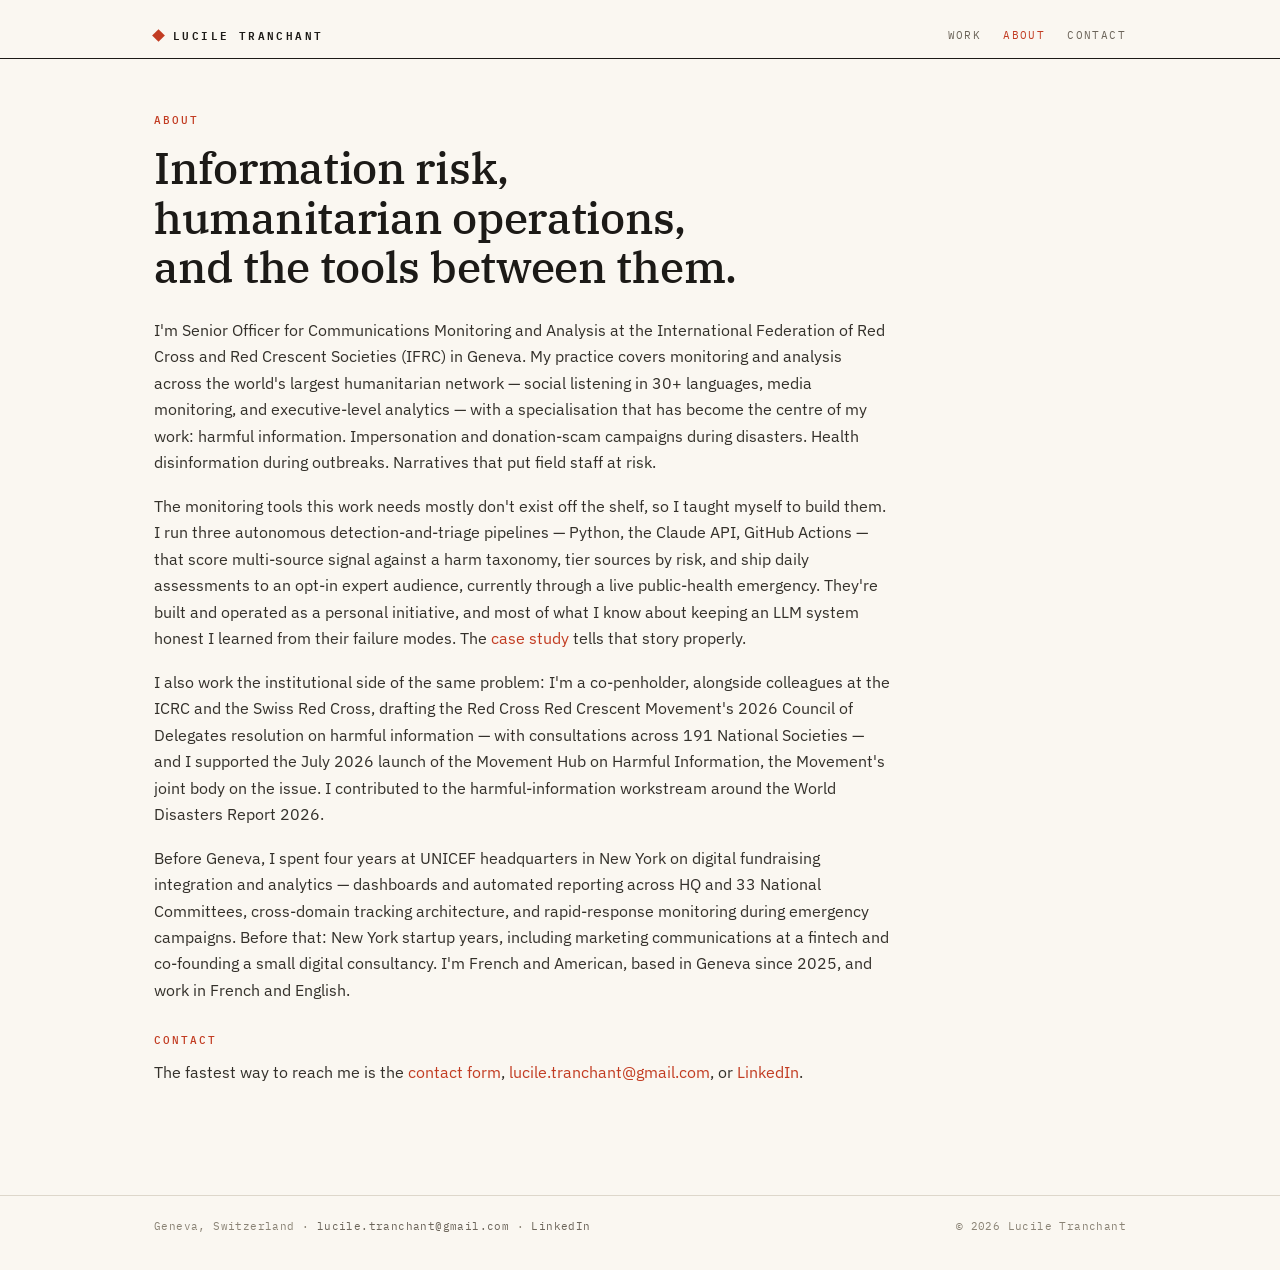
==== about/index.html @ 680bc058 "Add files via upload" ====
<!DOCTYPE html>
<html lang="en">
<head>
<meta charset="utf-8">
<meta name="viewport" content="width=device-width, initial-scale=1">
<title>About — Lucile Tranchant</title>
<meta name="description" content="Lucile Tranchant is a harmful-information analyst at the IFRC in Geneva: detection and triage pipelines, social listening at scale, and Movement-level policy on harmful information.">
<link rel="icon" href="data:image/svg+xml,%3Csvg xmlns='http://www.w3.org/2000/svg' viewBox='0 0 16 16'%3E%3Crect x='4' y='4' width='8' height='8' fill='%23c23c22' transform='rotate(45 8 8)'/%3E%3C/svg%3E">
<link rel="preconnect" href="https://fonts.googleapis.com">
<link rel="preconnect" href="https://fonts.gstatic.com" crossorigin>
<link href="https://fonts.googleapis.com/css2?family=IBM+Plex+Serif:ital,wght@0,400;0,500;0,600;1,400&family=IBM+Plex+Sans:wght@400;500;600&family=IBM+Plex+Mono:wght@400;500;600&display=swap" rel="stylesheet">
<link rel="stylesheet" href="/assets/style.css">
</head>
<body>

<header class="masthead">
  <div class="wrap">
    <a class="wordmark" href="/">
      <span class="diamond" aria-hidden="true"></span>
      <span>Lucile Tranchant</span>
    </a>
    <nav class="site" aria-label="Site">
      <a href="/#work">Work</a>
      <a href="/about/" aria-current="page">About</a>
      <a href="/contact/">Contact</a>
    </nav>
  </div>
</header>

<main>
  <div class="wrap">

    <p class="eyebrow">About</p>
    <h1>Information risk, humanitarian operations, and the tools between them.</h1>

    <div class="prose">
      <p>I'm Senior Officer for Communications Monitoring and Analysis at the International Federation of Red Cross and Red Crescent Societies (IFRC) in Geneva. My practice covers monitoring and analysis across the world's largest humanitarian network — social listening in 30+ languages, media monitoring, and executive-level analytics — with a specialisation that has become the centre of my work: harmful information. Impersonation and donation-scam campaigns during disasters. Health disinformation during outbreaks. Narratives that put field staff at risk.</p>

      <p>The monitoring tools this work needs mostly don't exist off the shelf, so I taught myself to build them. I run three autonomous detection-and-triage pipelines — Python, the Claude API, GitHub Actions — that score multi-source signal against a harm taxonomy, tier sources by risk, and ship daily assessments to an opt-in expert audience, currently through a live public-health emergency. They're built and operated as a personal initiative, and most of what I know about keeping an LLM system honest I learned from their failure modes. The <a href="/case-study/">case study</a> tells that story properly.</p>

      <p>I also work the institutional side of the same problem: I'm a co-penholder, alongside colleagues at the ICRC and the Swiss Red Cross, drafting the Red Cross Red Crescent Movement's 2026 Council of Delegates resolution on harmful information — with consultations across 191 National Societies — and I supported the July 2026 launch of the Movement Hub on Harmful Information, the Movement's joint body on the issue. I contributed to the harmful-information workstream around the World Disasters Report 2026.</p>

      <p>Before Geneva, I spent four years at UNICEF headquarters in New York on digital fundraising integration and analytics — dashboards and automated reporting across HQ and 33 National Committees, cross-domain tracking architecture, and rapid-response monitoring during emergency campaigns. Before that: New York startup years, including marketing communications at a fintech and co-founding a small digital consultancy. I'm French and American, based in Geneva since 2025, and work in French and English.</p>

      <p style="margin-top:28px;"><span class="eyebrow" style="display:block;margin-bottom:10px;">Contact</span>The fastest way to reach me is the <a href="/contact/">contact form</a>, <a href="mailto:lucile.tranchant@gmail.com">lucile.tranchant@gmail.com</a>, or <a href="https://www.linkedin.com/in/luciletranchant" rel="me">LinkedIn</a>.</p>
    </div>

  </div>
</main>

<footer class="site">
  <div class="wrap">
    <span>Geneva, Switzerland · <a href="mailto:lucile.tranchant@gmail.com">lucile.tranchant@gmail.com</a> · <a href="https://www.linkedin.com/in/luciletranchant" rel="me">LinkedIn</a></span>
    <span>© 2026 Lucile Tranchant</span>
  </div>
</footer>

</body>
</html>
---- assets/style.css ----
/* ==========================================================================
   luciletranchant — design system
   Tokens from the HI Pipelines case study (Claude Design iteration, Jul 2026)
   ========================================================================== */

:root {
  --paper: #faf7f1;
  --ink: #1c1a17;
  --body: #33302a;
  --soft: #5a5348;
  --warm-grey: #6b6459;
  --muted: #a89f8d;
  --footer-grey: #8a8375;
  --line: #ddd7cb;
  --line-soft: #eee6d8;
  --accent: #c23c22;
  --accent-dark: #8f2a15;
  --accent-warm: #f0885f;
  --panel: #f2ede3;
  --panel-line: #e2dccf;
  --bar: #efe9dd;
  --card: #ffffff;
  --serif: 'IBM Plex Serif', Georgia, serif;
  --sans: 'IBM Plex Sans', -apple-system, sans-serif;
  --mono: 'IBM Plex Mono', 'SF Mono', monospace;
}

* { box-sizing: border-box; }

html { -webkit-font-smoothing: antialiased; scroll-behavior: smooth; }

body {
  margin: 0;
  background: var(--paper);
  color: var(--ink);
  font-family: var(--sans);
  font-size: 16px;
  line-height: 1.65;
}

a { color: var(--accent); text-decoration: none; }
a:hover { color: var(--accent-dark); }
a:focus-visible, button:focus-visible {
  outline: 2px solid var(--accent);
  outline-offset: 3px;
}

.wrap { max-width: 1020px; margin: 0 auto; padding: 0 24px; }

/* ---------- masthead ---------- */
.masthead {
  border-bottom: 1.5px solid var(--ink);
  padding: 26px 0 14px;
}
.masthead .wrap {
  display: flex;
  justify-content: space-between;
  align-items: center;
  gap: 18px;
  flex-wrap: wrap;
}
.wordmark {
  display: flex;
  align-items: center;
  gap: 10px;
  color: var(--ink);
}
.wordmark:hover { color: var(--ink); }
.diamond {
  width: 9px; height: 9px;
  background: var(--accent);
  display: inline-block;
  transform: rotate(45deg);
  flex: none;
}
.wordmark span {
  font-family: var(--mono);
  font-size: 11px;
  font-weight: 600;
  letter-spacing: 2.4px;
  text-transform: uppercase;
}
nav.site {
  display: flex;
  gap: 22px;
  font-family: var(--mono);
  font-size: 11px;
  letter-spacing: 1.4px;
  text-transform: uppercase;
}
nav.site a { color: var(--warm-grey); }
nav.site a:hover, nav.site a[aria-current="page"] { color: var(--accent); }

/* ---------- type ---------- */
.eyebrow {
  font-family: var(--mono);
  font-size: 11px;
  font-weight: 500;
  letter-spacing: 2px;
  text-transform: uppercase;
  color: var(--accent);
}
h1 {
  font-family: var(--serif);
  font-weight: 500;
  font-size: clamp(30px, 5vw, 44px);
  line-height: 1.12;
  letter-spacing: -0.3px;
  margin: 14px 0 0;
  text-wrap: balance;
  max-width: 17em;
}
h2 {
  font-family: var(--serif);
  font-weight: 500;
  font-size: clamp(23px, 3.4vw, 28px);
  line-height: 1.18;
  letter-spacing: -0.2px;
  margin: 0;
  text-wrap: balance;
}
.lede {
  font-family: var(--serif);
  font-style: italic;
  font-size: clamp(16px, 2.4vw, 18.5px);
  line-height: 1.55;
  color: var(--soft);
  margin: 16px 0 0;
  max-width: 42em;
}
p { color: var(--body); max-width: 46em; margin: 0 0 1.1em; }
strong { font-weight: 600; }
.mono { font-family: var(--mono); }

/* ---------- section scaffolding ---------- */
.section { margin-top: 56px; }
.section-head {
  display: flex;
  align-items: baseline;
  justify-content: space-between;
  gap: 16px;
  border-bottom: 1px solid var(--line);
  padding-bottom: 8px;
  flex-wrap: wrap;
}
.section-note {
  font-family: var(--mono);
  font-size: 11px;
  letter-spacing: 0.4px;
  color: var(--warm-grey);
}
.label-col {
  display: grid;
  grid-template-columns: 130px 1fr;
  gap: 26px;
  align-items: start;
}
@media (max-width: 720px) {
  .label-col { grid-template-columns: 1fr; gap: 10px; }
}

/* ---------- stats ---------- */
.stats {
  display: grid;
  grid-template-columns: repeat(6, 1fr);
  border: 1px solid var(--line);
  background: var(--card);
  margin-top: 26px;
}
.stat { padding: 16px 14px; border-right: 1px solid var(--line); }
.stat:last-child { border-right: none; }
.stat .n {
  font-family: var(--mono);
  font-size: 28px;
  font-weight: 600;
  line-height: 1;
}
.stat .n .plus { color: var(--accent); }
.stat.hot .n { color: var(--accent); }
.stat .t {
  font-family: var(--mono);
  font-size: 9.5px;
  letter-spacing: 0.4px;
  line-height: 1.45;
  color: var(--warm-grey);
  margin-top: 8px;
  text-transform: uppercase;
}
@media (max-width: 900px) {
  .stats { grid-template-columns: repeat(3, 1fr); }
  .stat:nth-child(3) { border-right: none; }
  .stat:nth-child(-n+3) { border-bottom: 1px solid var(--line); }
}
@media (max-width: 480px) {
  .stats { grid-template-columns: repeat(2, 1fr); }
  .stat { border-right: 1px solid var(--line); }
  .stat:nth-child(2n) { border-right: none; }
  .stat:nth-child(-n+4) { border-bottom: 1px solid var(--line); }
  .stat:nth-child(5) { border-bottom: none; }
}

/* ---------- pipeline stages ---------- */
.flow {
  display: flex;
  align-items: stretch;
  margin-top: 18px;
}
.pl-stage {
  flex: 1;
  background: var(--card);
  border: 1px solid var(--line);
  padding: 14px 13px 15px;
  transition: transform 0.18s ease, box-shadow 0.18s ease, border-color 0.18s ease;
}
.pl-stage:hover {
  transform: translateY(-3px);
  box-shadow: 0 8px 22px -14px rgba(28, 26, 23, 0.45);
  border-color: var(--accent);
}
.pl-stage .num {
  font-family: var(--mono);
  font-size: 9px;
  color: var(--accent);
  font-weight: 600;
}
.pl-stage .name {
  font-size: 12.5px;
  font-weight: 600;
  margin-top: 5px;
  letter-spacing: 0.2px;
}
.pl-stage .detail {
  font-family: var(--mono);
  font-size: 10.5px;
  color: var(--warm-grey);
  line-height: 1.6;
  margin-top: 9px;
}
.pl-stage.dark { background: var(--ink); border-color: var(--ink); }
.pl-stage.dark .num { color: var(--accent-warm); }
.pl-stage.dark .name { color: var(--paper); }
.pl-stage.dark .detail { color: #c9c2b4; }
.pl-stage.dark .hot { color: var(--accent-warm); }
.flow .arrow {
  display: flex;
  align-items: center;
  color: var(--accent);
  font-family: var(--mono);
  font-size: 15px;
  padding: 0 5px;
  flex: none;
}
@media (max-width: 860px) {
  .flow { flex-direction: column; }
  .flow .arrow { transform: rotate(90deg); padding: 6px 0; justify-content: center; }
}

/* ---------- quote + deployments ---------- */
.quote-row {
  display: grid;
  grid-template-columns: 1.35fr 1fr;
  gap: 32px;
  align-items: center;
  margin-top: 30px;
}
@media (max-width: 860px) { .quote-row { grid-template-columns: 1fr; } }
blockquote.rule {
  margin: 0;
  border-left: 2.5px solid var(--accent);
  padding-left: 18px;
}
blockquote.rule p {
  font-family: var(--serif);
  font-size: clamp(17px, 2.6vw, 20px);
  line-height: 1.4;
  color: var(--ink);
  margin: 0;
  text-wrap: pretty;
  max-width: none;
}
blockquote.rule cite {
  display: block;
  font-style: normal;
  font-family: var(--mono);
  font-size: 10px;
  letter-spacing: 0.5px;
  color: var(--warm-grey);
  margin-top: 10px;
}
.deploys { display: flex; flex-direction: column; gap: 11px; }
.deploy { display: flex; gap: 14px; align-items: baseline; }
.deploy .k {
  font-family: var(--mono);
  font-weight: 600;
  letter-spacing: 1.5px;
  font-size: 13px;
  min-width: 70px;
}
.deploy .k.hot { color: var(--accent); }
.deploy .v {
  font-family: var(--mono);
  font-size: 11.5px;
  color: var(--soft);
  line-height: 1.45;
}

/* ---------- lessons ---------- */
.lessons {
  display: grid;
  grid-template-columns: repeat(3, 1fr);
  gap: 26px;
  margin-top: 18px;
}
@media (max-width: 860px) { .lessons { grid-template-columns: 1fr; } }
.lesson-num {
  font-family: var(--mono);
  font-size: 10.5px;
  color: var(--warm-grey);
  font-weight: 600;
  letter-spacing: 0.5px;
  transition: color 0.18s ease;
}
.lesson:hover .lesson-num { color: var(--accent); }
.lesson p { font-size: 13.5px; line-height: 1.62; margin: 9px 0 0; text-wrap: pretty; }

/* ---------- panel ---------- */
.panel {
  background: var(--panel);
  border: 1px solid var(--panel-line);
  padding: 18px 20px;
}
.panel .eyebrow { margin-bottom: 8px; display: block; }
.panel p { font-size: 13.5px; line-height: 1.62; margin: 0; }
.panel .chain { font-family: var(--mono); font-size: 11.5px; }
.provenance {
  font-family: var(--mono);
  font-size: 10px;
  letter-spacing: 0.4px;
  color: var(--footer-grey);
  line-height: 1.6;
  margin-top: 14px;
  max-width: 46em;
}

/* ---------- edition anatomy ---------- */
.anatomy {
  display: grid;
  grid-template-columns: 1.15fr 1fr;
  gap: 34px;
  align-items: start;
  margin-top: 26px;
}
@media (max-width: 860px) { .anatomy { grid-template-columns: 1fr; } }
.mail {
  background: var(--card);
  border: 1px solid var(--line);
  box-shadow: 0 10px 30px -20px rgba(28, 26, 23, 0.5);
}
.mail-subject {
  border-bottom: 1px solid var(--line-soft);
  padding: 12px 16px;
  background: #f8f4ec;
}
.mail-subject .tag {
  font-family: var(--mono);
  font-size: 8.5px;
  letter-spacing: 1px;
  color: var(--muted);
  text-transform: uppercase;
}
.mail-subject .subj { font-size: 13px; font-weight: 600; margin-top: 4px; }
.mail-body { padding: 16px; display: flex; flex-direction: column; gap: 15px; }
.msec-label {
  font-family: var(--mono);
  font-size: 9.5px;
  letter-spacing: 1px;
  color: var(--ink);
  font-weight: 600;
  text-transform: uppercase;
}
.msec-label sup, .item sup { color: var(--accent); }
.bar { height: 5px; background: var(--bar); border-radius: 2px; margin-top: 7px; }
.item {
  border: 1px solid var(--line-soft);
  padding: 8px 10px;
  margin-top: 7px;
}
.item.flagged { border-left: 2px solid var(--accent); }
.item-head {
  display: flex;
  justify-content: space-between;
  gap: 10px;
  font-family: var(--mono);
  font-size: 9px;
  color: var(--warm-grey);
  flex-wrap: wrap;
}
.item-head .id { color: var(--ink); font-weight: 600; }
.item-head .src { color: var(--accent); }
.item-head .harm { color: var(--ink); font-weight: 600; }
.item .bar { height: 4px; margin-top: 7px; }
.msec-cond {
  border: 1px dashed #d8cfba;
  padding: 8px 10px;
}
.msec-cond .msec-label { color: var(--muted); font-size: 9px; letter-spacing: 0.5px; }
.msec-cond .note {
  font-family: var(--mono);
  font-size: 8.5px;
  color: #b3a992;
  margin-top: 4px;
  font-style: italic;
}
.resp-row { display: flex; gap: 8px; align-items: center; margin-top: 7px; }
.resp-row .n { font-family: var(--mono); font-size: 9px; color: var(--accent); flex: none; }
.resp-row .bar { flex: 1; margin: 0; height: 4px; }
.register {
  border-top: 1px solid var(--line-soft);
  padding-top: 11px;
}
.register .ids {
  font-family: var(--mono);
  font-size: 8.5px;
  color: var(--muted);
  margin-top: 6px;
  line-height: 1.6;
}
.annos { display: flex; flex-direction: column; gap: 17px; }
.anno { display: grid; grid-template-columns: 22px 1fr; gap: 12px; }
.anno .n {
  font-family: var(--mono);
  font-size: 12px;
  color: var(--accent);
  font-weight: 600;
}
.anno p { font-size: 13px; line-height: 1.6; margin: 0; text-wrap: pretty; }
.anno .code { font-family: var(--mono); font-size: 11px; }

/* ---------- home: feature card ---------- */
.feature {
  display: block;
  background: var(--card);
  border: 1px solid var(--line);
  padding: 26px 28px;
  margin-top: 26px;
  color: var(--ink);
  transition: transform 0.18s ease, box-shadow 0.18s ease, border-color 0.18s ease;
}
.feature:hover {
  transform: translateY(-3px);
  box-shadow: 0 10px 26px -16px rgba(28, 26, 23, 0.45);
  border-color: var(--accent);
  color: var(--ink);
}
.feature h2 { margin-top: 10px; }
.feature .sub {
  font-family: var(--serif);
  font-style: italic;
  font-size: 15px;
  color: var(--soft);
  margin-top: 10px;
  max-width: 40em;
}
.feature .go {
  display: inline-block;
  font-family: var(--mono);
  font-size: 11px;
  letter-spacing: 1.4px;
  text-transform: uppercase;
  color: var(--accent);
  margin-top: 16px;
}
.ministats {
  display: flex;
  gap: 28px;
  margin-top: 20px;
  padding-top: 16px;
  border-top: 1px solid var(--line-soft);
  flex-wrap: wrap;
}
.ministats .m { font-family: var(--mono); font-size: 11px; color: var(--warm-grey); }
.ministats .m b { color: var(--ink); font-size: 15px; font-weight: 600; margin-right: 6px; }

/* ---------- about ---------- */
.prose { margin-top: 26px; }
.prose p { font-size: 16px; }

/* ---------- footer ---------- */
footer.site {
  margin-top: 72px;
  border-top: 1px solid var(--line);
  padding: 22px 0 34px;
}
footer.site .wrap {
  display: flex;
  justify-content: space-between;
  gap: 14px;
  flex-wrap: wrap;
  font-family: var(--mono);
  font-size: 10.5px;
  letter-spacing: 0.4px;
  color: var(--footer-grey);
}
footer.site a { color: var(--warm-grey); }
footer.site a:hover { color: var(--accent); }

main { padding-top: 52px; padding-bottom: 20px; }

/* ---------- contact form ---------- */
.form { max-width: 560px; margin-top: 30px; display: flex; flex-direction: column; gap: 18px; }
.field label {
  display: block;
  font-family: var(--mono);
  font-size: 11px;
  letter-spacing: 1.4px;
  text-transform: uppercase;
  color: var(--warm-grey);
  margin-bottom: 7px;
}
.field input, .field textarea {
  width: 100%;
  background: var(--card);
  border: 1px solid var(--line);
  padding: 12px 13px;
  font-family: var(--sans);
  font-size: 15px;
  color: var(--ink);
  transition: border-color 0.15s ease;
}
.field input:focus, .field textarea:focus { border-color: var(--accent); outline: none; }
.field textarea { min-height: 170px; resize: vertical; }
.btn {
  display: inline-block;
  background: var(--accent);
  color: var(--paper);
  border: none;
  cursor: pointer;
  font-family: var(--mono);
  font-size: 11px;
  font-weight: 600;
  letter-spacing: 1.6px;
  text-transform: uppercase;
  padding: 14px 24px;
  align-self: flex-start;
  transition: background 0.15s ease, transform 0.15s ease;
}
.btn:hover { background: var(--accent-dark); transform: translateY(-1px); }
.form-note { font-family: var(--mono); font-size: 10px; color: var(--footer-grey); letter-spacing: 0.3px; }
.form-status { font-family: var(--mono); font-size: 12px; letter-spacing: 0.4px; display: none; }
.form-status.ok { display: block; color: var(--ink); }
.form-status.err { display: block; color: var(--accent); }
.hp { position: absolute; left: -9999px; height: 0; overflow: hidden; }

/* ---------- work grid ---------- */
.work-grid { display: grid; grid-template-columns: repeat(3, 1fr); gap: 20px; margin-top: 22px; }
@media (max-width: 880px) { .work-grid { grid-template-columns: 1fr; } }
.work-card {
  display: flex; flex-direction: column;
  background: var(--card);
  border: 1px solid var(--line);
  padding: 22px 22px 20px;
  color: var(--ink);
  transition: transform 0.18s ease, box-shadow 0.18s ease, border-color 0.18s ease;
}
.work-card:hover {
  transform: translateY(-3px);
  box-shadow: 0 10px 26px -16px rgba(28, 26, 23, 0.45);
  border-color: var(--accent);
  color: var(--ink);
}
.work-card .tag {
  font-family: var(--mono); font-size: 9.5px; font-weight: 600;
  letter-spacing: 1.4px; text-transform: uppercase; color: var(--warm-grey);
}
.work-card h3 {
  font-family: var(--serif); font-weight: 500;
  font-size: 19.5px; line-height: 1.25; letter-spacing: -0.2px;
  margin: 10px 0 0; text-wrap: balance;
}
.work-card .sub { font-size: 13.5px; line-height: 1.55; color: var(--soft); margin-top: 10px; flex: 1; }
.work-card .go {
  font-family: var(--mono); font-size: 10.5px; font-weight: 600;
  letter-spacing: 1.4px; text-transform: uppercase; color: var(--accent); margin-top: 16px;
}
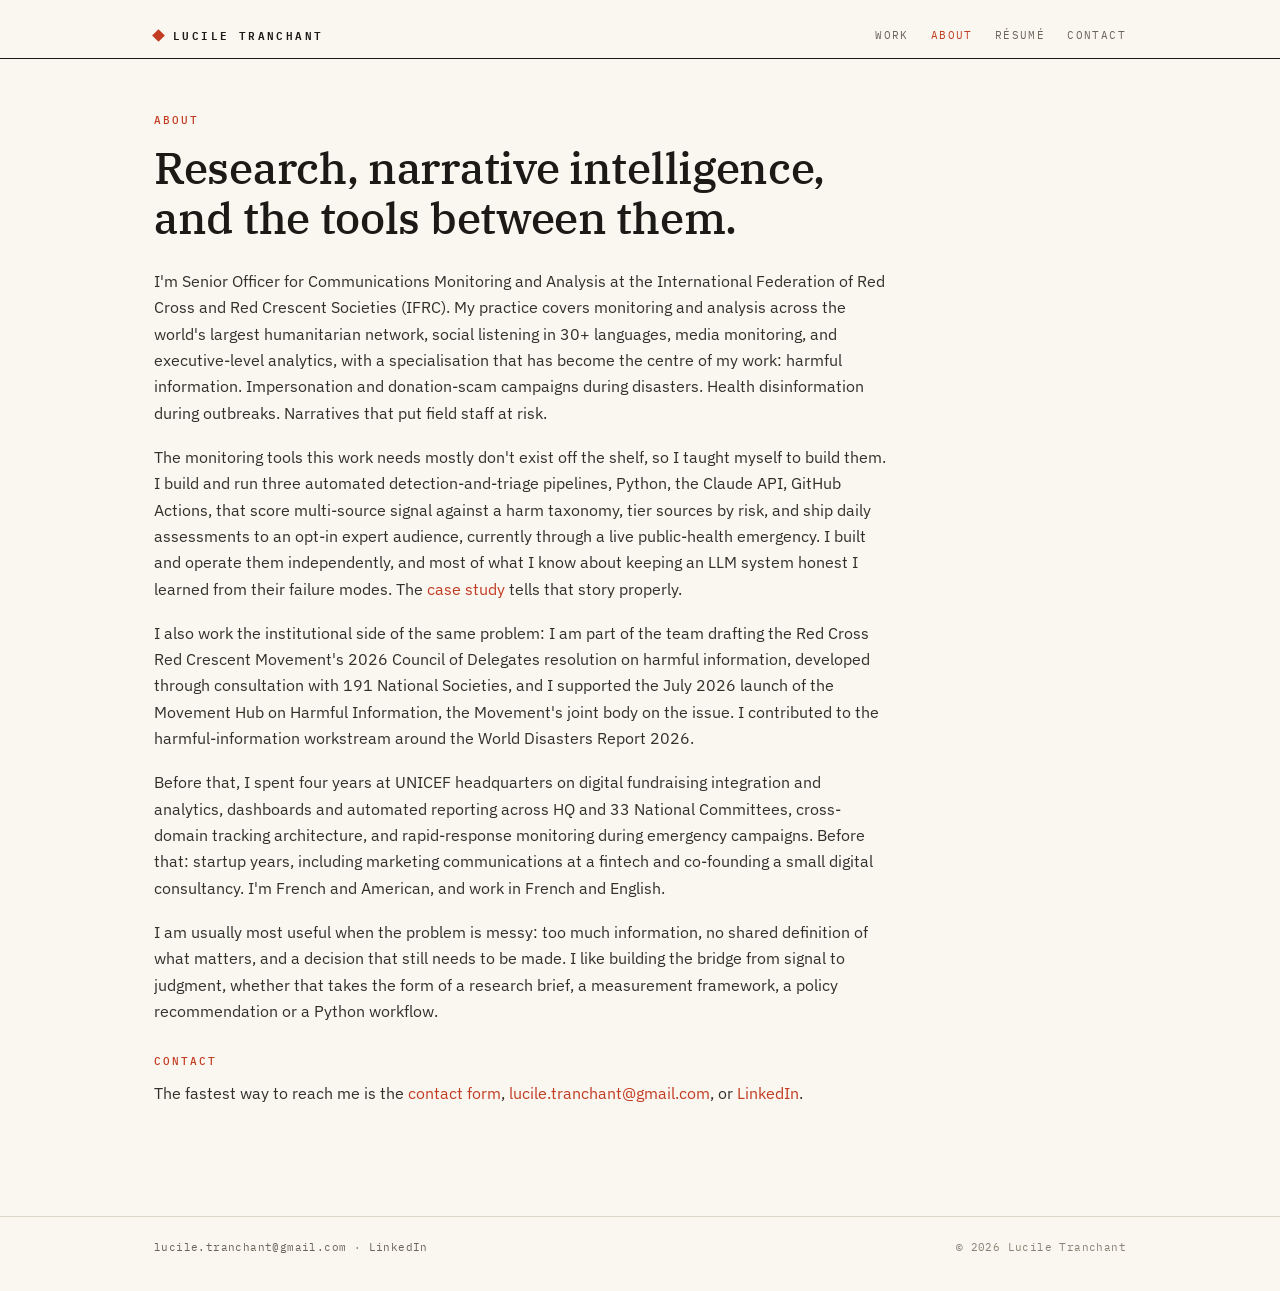
==== commit 7f815250: "Add files via upload" ====
--- a/about/index.html
+++ b/about/index.html
@@ -3,13 +3,13 @@
 <head>
 <meta charset="utf-8">
 <meta name="viewport" content="width=device-width, initial-scale=1">
-<title>About — Lucile Tranchant</title>
-<meta name="description" content="Lucile Tranchant is a harmful-information analyst at the IFRC in Geneva: detection and triage pipelines, social listening at scale, and Movement-level policy on harmful information.">
+<title>About, Lucile Tranchant</title>
+<meta name="description" content="Lucile Tranchant works in research, narrative intelligence and responsible AI at the IFRC: monitoring and analysis, executive insights, harmful-information research, and the AI-assisted workflows behind them.">
 <link rel="icon" href="data:image/svg+xml,%3Csvg xmlns='http://www.w3.org/2000/svg' viewBox='0 0 16 16'%3E%3Crect x='4' y='4' width='8' height='8' fill='%23c23c22' transform='rotate(45 8 8)'/%3E%3C/svg%3E">
 <link rel="preconnect" href="https://fonts.googleapis.com">
 <link rel="preconnect" href="https://fonts.gstatic.com" crossorigin>
 <link href="https://fonts.googleapis.com/css2?family=IBM+Plex+Serif:ital,wght@0,400;0,500;0,600;1,400&family=IBM+Plex+Sans:wght@400;500;600&family=IBM+Plex+Mono:wght@400;500;600&display=swap" rel="stylesheet">
-<link rel="stylesheet" href="/assets/style.css">
+<link rel="stylesheet" href="../assets/style.css">
 </head>
 <body>
 
@@ -22,6 +22,7 @@
     <nav class="site" aria-label="Site">
       <a href="/#work">Work</a>
       <a href="/about/" aria-current="page">About</a>
+      <a href="/resume.pdf">Résumé</a>
       <a href="/contact/">Contact</a>
     </nav>
   </div>
@@ -31,16 +32,18 @@
   <div class="wrap">
 
     <p class="eyebrow">About</p>
-    <h1>Information risk, humanitarian operations, and the tools between them.</h1>
+    <h1>Research, narrative intelligence, and the tools between them.</h1>
 
     <div class="prose">
-      <p>I'm Senior Officer for Communications Monitoring and Analysis at the International Federation of Red Cross and Red Crescent Societies (IFRC) in Geneva. My practice covers monitoring and analysis across the world's largest humanitarian network — social listening in 30+ languages, media monitoring, and executive-level analytics — with a specialisation that has become the centre of my work: harmful information. Impersonation and donation-scam campaigns during disasters. Health disinformation during outbreaks. Narratives that put field staff at risk.</p>
+      <p>I'm Senior Officer for Communications Monitoring and Analysis at the International Federation of Red Cross and Red Crescent Societies (IFRC). My practice covers monitoring and analysis across the world's largest humanitarian network, social listening in 30+ languages, media monitoring, and executive-level analytics, with a specialisation that has become the centre of my work: harmful information. Impersonation and donation-scam campaigns during disasters. Health disinformation during outbreaks. Narratives that put field staff at risk.</p>
 
-      <p>The monitoring tools this work needs mostly don't exist off the shelf, so I taught myself to build them. I run three autonomous detection-and-triage pipelines — Python, the Claude API, GitHub Actions — that score multi-source signal against a harm taxonomy, tier sources by risk, and ship daily assessments to an opt-in expert audience, currently through a live public-health emergency. They're built and operated as a personal initiative, and most of what I know about keeping an LLM system honest I learned from their failure modes. The <a href="/case-study/">case study</a> tells that story properly.</p>
+      <p>The monitoring tools this work needs mostly don't exist off the shelf, so I taught myself to build them. I build and run three automated detection-and-triage pipelines, Python, the Claude API, GitHub Actions, that score multi-source signal against a harm taxonomy, tier sources by risk, and ship daily assessments to an opt-in expert audience, currently through a live public-health emergency. I built and operate them independently, and most of what I know about keeping an LLM system honest I learned from their failure modes. The <a href="/case-study/">case study</a> tells that story properly.</p>
 
-      <p>I also work the institutional side of the same problem: I'm a co-penholder, alongside colleagues at the ICRC and the Swiss Red Cross, drafting the Red Cross Red Crescent Movement's 2026 Council of Delegates resolution on harmful information — with consultations across 191 National Societies — and I supported the July 2026 launch of the Movement Hub on Harmful Information, the Movement's joint body on the issue. I contributed to the harmful-information workstream around the World Disasters Report 2026.</p>
+      <p>I also work the institutional side of the same problem: I am part of the team drafting the Red Cross Red Crescent Movement's 2026 Council of Delegates resolution on harmful information, developed through consultation with 191 National Societies, and I supported the July 2026 launch of the Movement Hub on Harmful Information, the Movement's joint body on the issue. I contributed to the harmful-information workstream around the World Disasters Report 2026.</p>
 
-      <p>Before Geneva, I spent four years at UNICEF headquarters in New York on digital fundraising integration and analytics — dashboards and automated reporting across HQ and 33 National Committees, cross-domain tracking architecture, and rapid-response monitoring during emergency campaigns. Before that: New York startup years, including marketing communications at a fintech and co-founding a small digital consultancy. I'm French and American, based in Geneva since 2025, and work in French and English.</p>
+      <p>Before that, I spent four years at UNICEF headquarters on digital fundraising integration and analytics, dashboards and automated reporting across HQ and 33 National Committees, cross-domain tracking architecture, and rapid-response monitoring during emergency campaigns. Before that: startup years, including marketing communications at a fintech and co-founding a small digital consultancy. I'm French and American, and work in French and English.</p>
+
+      <p>I am usually most useful when the problem is messy: too much information, no shared definition of what matters, and a decision that still needs to be made. I like building the bridge from signal to judgment, whether that takes the form of a research brief, a measurement framework, a policy recommendation or a Python workflow.</p>
 
       <p style="margin-top:28px;"><span class="eyebrow" style="display:block;margin-bottom:10px;">Contact</span>The fastest way to reach me is the <a href="/contact/">contact form</a>, <a href="mailto:lucile.tranchant@gmail.com">lucile.tranchant@gmail.com</a>, or <a href="https://www.linkedin.com/in/luciletranchant" rel="me">LinkedIn</a>.</p>
     </div>
@@ -50,7 +53,7 @@
 
 <footer class="site">
   <div class="wrap">
-    <span>Geneva, Switzerland · <a href="mailto:lucile.tranchant@gmail.com">lucile.tranchant@gmail.com</a> · <a href="https://www.linkedin.com/in/luciletranchant" rel="me">LinkedIn</a></span>
+    <span><a href="mailto:lucile.tranchant@gmail.com">lucile.tranchant@gmail.com</a> · <a href="https://www.linkedin.com/in/luciletranchant" rel="me">LinkedIn</a></span>
     <span>© 2026 Lucile Tranchant</span>
   </div>
 </footer>
--- a/assets/style.css
+++ b/assets/style.css
@@ -577,8 +577,194 @@
   font-size: 19.5px; line-height: 1.25; letter-spacing: -0.2px;
   margin: 10px 0 0; text-wrap: balance;
 }
-.work-card .sub { font-size: 13.5px; line-height: 1.55; color: var(--soft); margin-top: 10px; flex: 1; }
+.work-card .sub { font-size: 13.5px; line-height: 1.55; color: var(--soft); margin-top: 10px; }
 .work-card .go {
   font-family: var(--mono); font-size: 10.5px; font-weight: 600;
-  letter-spacing: 1.4px; text-transform: uppercase; color: var(--accent); margin-top: 16px;
-}
+  letter-spacing: 1.4px; text-transform: uppercase; color: var(--accent); margin-top: auto; padding-top: 16px;
+}
+
+/* ---------- animated deterministic gate (digest-architecture) ---------- */
+.gatesim { margin-top: 22px; border: 1px solid var(--line); background: var(--card); }
+.gs-head { display: flex; justify-content: space-between; align-items: baseline; gap: 12px; flex-wrap: wrap; padding: 12px 16px; border-bottom: 1px solid var(--line-soft); background: #f8f4ec; }
+.gs-head .t { font-family: var(--mono); font-size: 9px; letter-spacing: 1px; text-transform: uppercase; color: var(--muted); }
+.gs-head .h { font-size: 13px; font-weight: 600; }
+.gs-scroll { overflow-x: auto; }
+.gs-track { position: relative; height: 252px; min-width: 660px; }
+.gs-in { position: absolute; left: 3.5%; top: 50%; transform: translateY(-50%); width: 2px; height: 130px; background: linear-gradient(var(--line), transparent, var(--line)); }
+.gs-inlbl { position: absolute; left: 2%; top: 8px; font-family: var(--mono); font-size: 8.5px; letter-spacing: 0.8px; text-transform: uppercase; color: var(--warm-grey); }
+.gs-gate { position: absolute; left: 41%; top: 50%; transform: translate(-50%, -50%); width: 122px; text-align: center; background: var(--ink); color: var(--paper); padding: 15px 10px; border-radius: 3px; z-index: 3; }
+.gs-gate .g1 { font-family: var(--mono); font-size: 9.5px; font-weight: 600; letter-spacing: 1px; text-transform: uppercase; }
+.gs-gate .g2 { font-family: var(--mono); font-size: 8px; letter-spacing: 0.5px; color: var(--accent-warm); margin-top: 5px; }
+.gs-lane { position: absolute; left: 58%; right: 2%; height: 1px; background: var(--line); z-index: 1; }
+.gs-lane.pri { top: 20%; } .gs-lane.wat { top: 50%; } .gs-lane.drop { top: 80%; }
+.gs-lane .ll { position: absolute; right: 0; top: -18px; font-family: var(--mono); font-size: 9px; letter-spacing: 0.6px; text-transform: uppercase; }
+.gs-lane.pri .ll { color: var(--accent); } .gs-lane.wat .ll { color: var(--warm-grey); } .gs-lane.drop .ll { color: var(--muted); }
+.gs-item { position: absolute; left: 0; top: 0; width: 180px; padding: 9px 11px; background: var(--paper); border: 1px solid var(--line); box-shadow: 0 6px 18px -12px rgba(28, 26, 23, 0.55); will-change: transform, opacity; z-index: 4; }
+.gs-item.pri { border-left: 2px solid var(--accent); }
+.gs-item.wat { border-left: 2px solid var(--warm-grey); }
+.gs-item.drop { opacity: 0.55; }
+.gsi-src { font-family: var(--mono); font-size: 9px; color: var(--accent); font-weight: 600; letter-spacing: 0.3px; }
+.gsi-txt { display: block; font-size: 11.5px; line-height: 1.32; color: var(--ink); margin-top: 3px; }
+.gsi-score { display: inline-block; font-family: var(--mono); font-size: 11.5px; font-weight: 600; color: var(--ink); margin-top: 6px; opacity: 0; transform: scale(0.55); transition: opacity 0.22s ease, transform 0.22s cubic-bezier(.3,1.5,.5,1); }
+.gsi-score.on { opacity: 1; transform: scale(1); }
+.gsi-score .lab { color: var(--warm-grey); font-weight: 400; }
+.gsi-anal { display: none; margin-top: 7px; }
+.gs-item.writing .gsi-anal { display: block; }
+.gsi-anal .b { height: 3px; background: var(--bar); border-radius: 2px; margin-top: 3px; width: 0; transition: width 0.5s ease; }
+.gs-status { border-top: 1px solid var(--line-soft); padding: 12px 16px; font-family: var(--mono); font-size: 11.5px; letter-spacing: 0.2px; color: var(--soft); min-height: 20px; line-height: 1.5; }
+.gs-status b { color: var(--accent); font-weight: 600; }
+
+/* ---------- animated audit flow (mirrorline) ---------- */
+.mirsim { margin-top: 22px; border: 1px solid var(--line); background: var(--card); }
+.ms-head { display: flex; justify-content: space-between; align-items: baseline; gap: 12px; flex-wrap: wrap; padding: 12px 16px; border-bottom: 1px solid var(--line-soft); background: #f8f4ec; }
+.ms-head .t { font-family: var(--mono); font-size: 9px; letter-spacing: 1px; text-transform: uppercase; color: var(--muted); }
+.ms-head .h { font-size: 13px; font-weight: 600; }
+.ms-stages { display: grid; grid-template-columns: repeat(4, 1fr); border-bottom: 1px solid var(--line-soft); }
+.ms-stage { padding: 12px; border-right: 1px solid var(--line-soft); position: relative; transition: background 0.3s ease; }
+.ms-stage:last-child { border-right: none; }
+.ms-stage .num { font-family: var(--mono); font-size: 9px; color: var(--muted); font-weight: 600; transition: color 0.3s; }
+.ms-stage .nm { font-size: 12.5px; font-weight: 600; margin-top: 4px; letter-spacing: 0.2px; color: var(--soft); transition: color 0.3s; }
+.ms-stage.done .num { color: var(--warm-grey); }
+.ms-stage.on { background: var(--paper); }
+.ms-stage.on .num { color: var(--accent); }
+.ms-stage.on .nm { color: var(--ink); }
+.ms-stage .tick { position: absolute; left: 0; bottom: 0; height: 2px; width: 0; background: var(--accent); transition: width 0.45s ease; }
+.ms-stage.on .tick { width: 100%; }
+.ms-body { display: grid; grid-template-columns: 1fr 1fr; min-height: 204px; }
+@media (max-width: 640px) { .ms-body { grid-template-columns: 1fr; } .ms-answer { border-right: none !important; border-bottom: 1px solid var(--line-soft); } }
+.ms-answer { padding: 16px; border-right: 1px solid var(--line-soft); }
+.ms-lab { font-family: var(--mono); font-size: 9px; letter-spacing: 1px; text-transform: uppercase; color: var(--warm-grey); }
+.ms-q { font-family: var(--serif); font-size: 15px; line-height: 1.45; color: var(--ink); margin-top: 11px; opacity: 0; transition: opacity 0.5s ease; }
+.ms-a { font-family: var(--serif); font-size: 13.5px; line-height: 1.5; color: var(--soft); margin-top: 13px; opacity: 0; transition: opacity 0.5s ease; }
+.ms-q.on, .ms-a.on { opacity: 1; }
+.ms-claims2 { padding: 16px; display: flex; flex-direction: column; gap: 8px; }
+.ms-claimrow { display: flex; justify-content: space-between; align-items: center; gap: 10px; border: 1px solid var(--line-soft); padding: 8px 10px; opacity: 0; transform: translateX(12px); transition: opacity 0.4s ease, transform 0.4s ease; }
+.ms-claimrow.on { opacity: 1; transform: none; }
+.ms-claimrow.flag { border-left: 2px solid var(--accent); }
+.ms-claimrow .c { font-size: 11.5px; line-height: 1.35; color: var(--body); }
+.ms-chip { font-family: var(--mono); font-size: 8.5px; font-weight: 600; letter-spacing: 0.7px; text-transform: uppercase; padding: 3px 8px; border-radius: 2px; white-space: nowrap; opacity: 0; transform: scale(0.55); transition: opacity 0.25s ease, transform 0.25s cubic-bezier(.3,1.5,.5,1); }
+.ms-chip.show { opacity: 1; transform: scale(1); }
+.ms-chip.sourced { background: var(--panel); color: var(--soft); border: 1px solid var(--panel-line); }
+.ms-chip.unsourced { background: var(--accent); color: var(--paper); }
+.ms-chip.unverifiable { background: transparent; color: var(--warm-grey); border: 1px dashed var(--muted); }
+.ms-status { border-top: 1px solid var(--line-soft); padding: 12px 16px; font-family: var(--mono); font-size: 11.5px; letter-spacing: 0.2px; color: var(--soft); min-height: 20px; line-height: 1.5; }
+.ms-status b { color: var(--accent); font-weight: 600; }
+
+/* ---------- live monitor feed (home) ---------- */
+.feed { margin-top: 30px; border: 1px solid var(--line); background: var(--card); }
+.feed-head { display: flex; justify-content: space-between; align-items: baseline; gap: 12px; flex-wrap: wrap; padding: 12px 16px; border-bottom: 1px solid var(--line-soft); background: #f8f4ec; }
+.feed-head .t { font-family: var(--mono); font-size: 9px; letter-spacing: 1px; text-transform: uppercase; color: var(--muted); }
+.feed-head .h { font-family: var(--mono); font-size: 10px; letter-spacing: 0.4px; color: var(--warm-grey); }
+.feed-head .live { font-family: var(--mono); font-size: 9px; letter-spacing: 1px; text-transform: uppercase; color: var(--accent); }
+.feed-head .live .n { color: var(--ink); font-weight: 600; }
+.feed-head .dot { display: inline-block; width: 6px; height: 6px; border-radius: 50%; background: var(--accent); margin-right: 7px; vertical-align: middle; animation: feedpulse 1.6s ease-in-out infinite; }
+@keyframes feedpulse { 0%, 100% { opacity: 1; } 50% { opacity: 0.25; } }
+.feed-view { position: relative; height: 210px; overflow: hidden; }
+.feed-view::before { content: ""; position: absolute; left: 0; right: 0; top: 0; height: 2px; background: linear-gradient(90deg, transparent, rgba(194,60,34,0.55), transparent); z-index: 5; animation: feedscan 4.5s linear infinite; pointer-events: none; }
+@keyframes feedscan { 0% { transform: translateY(0); opacity: 0; } 8% { opacity: 1; } 92% { opacity: 1; } 100% { transform: translateY(210px); opacity: 0; } }
+.feed-scroll { position: absolute; left: 0; right: 0; top: 0; display: flex; flex-direction: column; }
+.feed-row { display: grid; grid-template-columns: 52px 12px 70px 1fr auto; gap: 12px; align-items: center; padding: 10px 16px; border-bottom: 1px solid var(--line-soft); transition: background 0.2s ease; }
+.feed-row:hover { background: #f8f4ec; }
+.feed-row .tm { font-family: var(--mono); font-size: 9px; color: var(--muted); letter-spacing: 0.2px; }
+.feed-row .ind { width: 6px; height: 6px; border-radius: 50%; background: var(--line); justify-self: center; }
+.feed-row.flag .ind { background: var(--accent); animation: feedpulse 1.4s ease-in-out infinite; }
+.feed-row .src { font-family: var(--mono); font-size: 9.5px; color: var(--warm-grey); letter-spacing: 0.3px; }
+.feed-row .nar { font-size: 12px; line-height: 1.35; color: var(--body); }
+.feed-row .st { font-family: var(--mono); font-size: 9.5px; font-weight: 600; letter-spacing: 1.2px; text-transform: uppercase; text-align: center; min-width: 58px; padding: 4px 11px; border-radius: 2px; border: 1px solid; white-space: nowrap; }
+.st.st-flag { color: var(--paper); border-color: var(--accent); background: var(--accent); }
+.st.st-watch { color: #b5680f; border-color: #d99436; background: transparent; }
+.st.st-clear { color: #6b7668; border-color: var(--line); background: transparent; }
+.feed-row.flag { border-left: 2px solid var(--accent); }
+.feed-row.flag .src { color: var(--accent); }
+.feed-row.flag .nar { color: var(--ink); }
+.feed-fade { position: absolute; left: 0; right: 0; bottom: 0; height: 46px; background: linear-gradient(transparent, var(--card)); pointer-events: none; }
+.feed-fade.top { top: 0; bottom: auto; height: 28px; background: linear-gradient(var(--card), transparent); }
+@keyframes feedmarq { from { transform: translateY(0); } to { transform: translateY(-50%); } }
+.proof { font-family: var(--mono); font-size: 11.5px; letter-spacing: 0.3px; color: var(--warm-grey); margin: 18px 0 0; line-height: 1.95; max-width: none; }
+.proof b { color: var(--ink); font-weight: 600; }
+.herolinks { display: flex; flex-wrap: wrap; gap: 14px; margin-top: 28px; }
+.herolinks a { font-family: var(--mono); font-size: 12px; font-weight: 600; letter-spacing: 0.5px; color: var(--accent); border: 1px solid var(--accent); border-radius: 3px; padding: 10px 16px; transition: background 0.15s ease, color 0.15s ease; }
+.herolinks a:first-child { background: var(--accent); color: var(--paper); }
+.herolinks a:first-child:hover { background: var(--accent-dark); border-color: var(--accent-dark); }
+.herolinks a:hover { background: rgba(194, 60, 34, 0.08); color: var(--accent-dark); }
+.ident { font-family: var(--serif); font-style: italic; font-size: 15.5px; line-height: 1.5; color: var(--soft); margin-top: 26px; max-width: 42em; }
+.closing { font-family: var(--serif); font-style: italic; font-size: 15px; line-height: 1.55; color: var(--soft); margin-top: 10px; max-width: 42em; }
+.closing a { font-style: normal; font-family: var(--mono); font-size: 12px; letter-spacing: 0.4px; white-space: nowrap; }
+
+/* ---------- rendered edition (digest-architecture) ---------- */
+.edition {
+  background: var(--card);
+  border: 1px solid var(--line);
+  box-shadow: 0 12px 34px -22px rgba(28, 26, 23, 0.5);
+}
+.ed-head {
+  display: flex; justify-content: space-between; align-items: baseline;
+  gap: 12px; flex-wrap: wrap;
+  border-bottom: 1px solid var(--line-soft);
+  padding: 13px 18px;
+  background: #f8f4ec;
+}
+.ed-head .tag { font-family: var(--mono); font-size: 8.5px; letter-spacing: 1px; text-transform: uppercase; color: var(--muted); }
+.ed-head .subj { font-size: 13px; font-weight: 600; margin-top: 3px; }
+.ed-head .meta { font-family: var(--mono); font-size: 9.5px; letter-spacing: 0.5px; color: var(--warm-grey); }
+.ed-body { padding: 18px; display: flex; flex-direction: column; gap: 18px; }
+.ed-block > .msec-label { display: block; margin-bottom: 9px; }
+.readout { border-left: 2.5px solid var(--accent); padding-left: 15px; }
+.readout p { font-family: var(--serif); font-size: 16px; line-height: 1.45; color: var(--ink); margin: 0; max-width: none; }
+.finding { border: 1px solid var(--line); border-left: 2px solid var(--accent); padding: 14px 15px; }
+.finding .claim { font-family: var(--serif); font-size: 14.5px; line-height: 1.42; color: var(--ink); margin: 0 0 13px; max-width: none; }
+.wxs { display: flex; flex-direction: column; gap: 10px; }
+.wxs-row { display: grid; grid-template-columns: 60px 1fr; gap: 14px; align-items: baseline; }
+.wxs-row .k { font-family: var(--mono); font-size: 9.5px; font-weight: 600; letter-spacing: 1px; text-transform: uppercase; color: var(--accent); }
+.wxs-row.step .k { color: var(--ink); }
+.wxs-row .v { font-size: 12.5px; line-height: 1.5; color: var(--body); }
+.watch { display: flex; flex-direction: column; }
+.watch-row { display: grid; grid-template-columns: 18px 1fr auto; gap: 12px; align-items: baseline; padding: 9px 0; border-top: 1px solid var(--line-soft); }
+.watch-row:first-child { border-top: none; padding-top: 0; }
+.watch-row .wn { font-family: var(--mono); font-size: 10px; color: var(--warm-grey); }
+.watch-row .wt { font-size: 12.5px; line-height: 1.48; color: var(--body); }
+.watch-row .ws { font-family: var(--mono); font-size: 8.5px; letter-spacing: 0.5px; text-transform: uppercase; color: var(--muted); white-space: nowrap; }
+.coverage { font-family: var(--mono); font-size: 10.5px; line-height: 1.7; color: var(--warm-grey); border-top: 1px solid var(--line-soft); padding-top: 12px; }
+.coverage b { color: var(--ink); font-weight: 600; }
+.coverage .dark { color: var(--accent); }
+
+/* ---------- assistant-answer finding (mirrorline) ---------- */
+.finding-card {
+  background: var(--card);
+  border: 1px solid var(--line);
+  box-shadow: 0 12px 34px -22px rgba(28, 26, 23, 0.5);
+  margin-top: 26px;
+}
+.fc-head {
+  display: flex; justify-content: space-between; gap: 12px; flex-wrap: wrap;
+  border-bottom: 1px solid var(--line-soft);
+  padding: 13px 18px;
+  background: #f8f4ec;
+}
+.fc-head .tag { font-family: var(--mono); font-size: 8.5px; letter-spacing: 1px; text-transform: uppercase; color: var(--muted); }
+.fc-head .q { font-size: 13px; font-weight: 600; margin-top: 3px; max-width: 34em; }
+.fc-head .org { font-family: var(--mono); font-size: 9.5px; letter-spacing: 0.4px; color: var(--warm-grey); align-self: center; }
+.fc-body { padding: 18px; display: flex; flex-direction: column; gap: 18px; }
+.split { display: grid; grid-template-columns: 1fr 1fr; border: 1px solid var(--line-soft); }
+.split > div { padding: 14px 16px; }
+.split > div + div { border-left: 1px solid var(--line-soft); }
+.split .lab { font-family: var(--mono); font-size: 9px; font-weight: 600; letter-spacing: 1px; text-transform: uppercase; color: var(--warm-grey); }
+.split .txt { font-family: var(--serif); font-size: 13.5px; line-height: 1.5; color: var(--ink); margin: 9px 0 0; max-width: none; }
+@media (max-width: 640px) {
+  .split { grid-template-columns: 1fr; }
+  .split > div + div { border-left: none; border-top: 1px solid var(--line-soft); }
+}
+.claims { display: flex; flex-direction: column; }
+.claim-line { display: grid; grid-template-columns: 1fr auto; gap: 14px; align-items: center; padding: 10px 0; border-top: 1px solid var(--line-soft); }
+.claim-line:first-child { border-top: none; padding-top: 0; }
+.claim-line .ct { font-size: 12.5px; line-height: 1.45; color: var(--body); }
+.chip { font-family: var(--mono); font-size: 9px; font-weight: 600; letter-spacing: 0.8px; text-transform: uppercase; padding: 4px 9px; border-radius: 2px; white-space: nowrap; }
+.chip.sourced { background: var(--panel); color: var(--soft); border: 1px solid var(--panel-line); }
+.chip.unsourced { background: var(--accent); color: var(--paper); }
+.chip.unverifiable { background: transparent; color: var(--warm-grey); border: 1px dashed var(--muted); }
+.prov-legend { display: flex; flex-wrap: wrap; gap: 6px 20px; border-top: 1px solid var(--line-soft); padding-top: 13px; }
+.prov-legend .lg { display: flex; align-items: center; gap: 7px; font-family: var(--mono); font-size: 9.5px; letter-spacing: 0.3px; color: var(--warm-grey); }
+.prov-legend .dot { width: 7px; height: 7px; border-radius: 50%; flex: none; }
+.prov-legend .sourced .dot { background: var(--soft); }
+.prov-legend .unsourced .dot { background: var(--accent); }
+.prov-legend .unverifiable .dot { background: transparent; border: 1px solid var(--muted); }
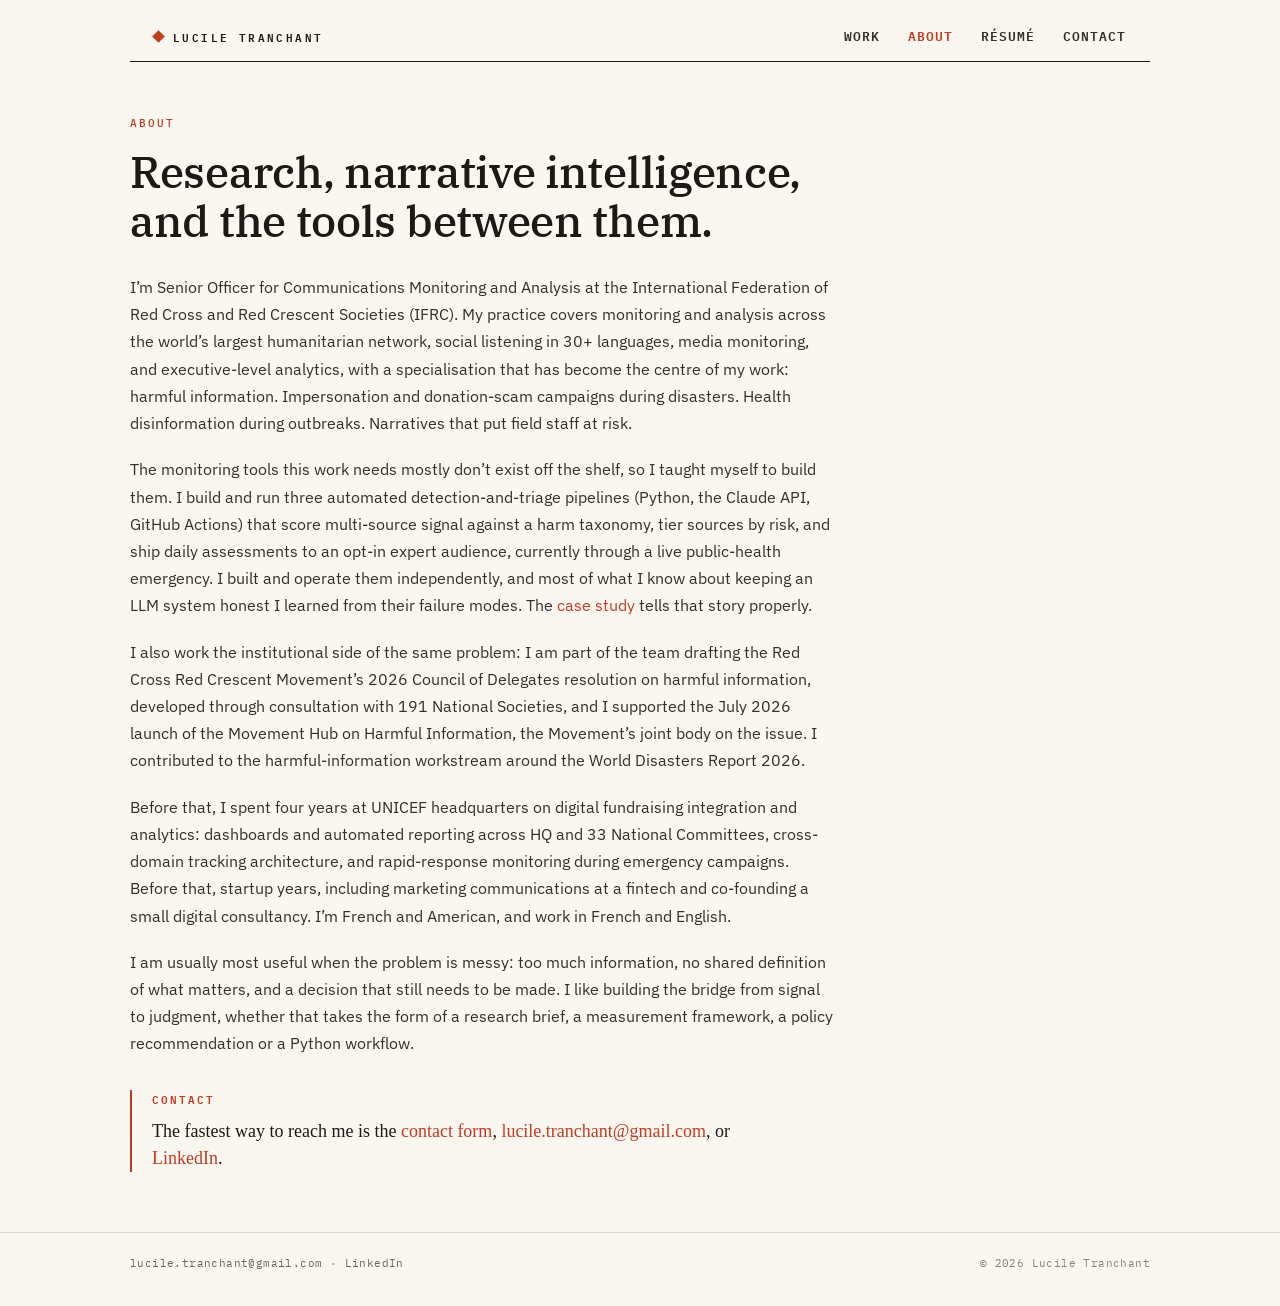
==== commit eebb7f88: "Add files via upload" ====
--- a/about/index.html
+++ b/about/index.html
@@ -4,59 +4,42 @@
 <meta charset="utf-8">
 <meta name="viewport" content="width=device-width, initial-scale=1">
 <title>About, Lucile Tranchant</title>
-<meta name="description" content="Lucile Tranchant works in research, narrative intelligence and responsible AI at the IFRC: monitoring and analysis, executive insights, harmful-information research, and the AI-assisted workflows behind them.">
+<meta name="description" content="How Lucile Tranchant works: research, narrative intelligence and responsible AI at the IFRC, from signal to judgment.">
+<meta property="og:type" content="website">
+<meta property="og:site_name" content="Lucile Tranchant">
+<meta property="og:title" content="About, Lucile Tranchant">
+<meta property="og:description" content="How Lucile Tranchant works: research, narrative intelligence and responsible AI at the IFRC, from signal to judgment.">
+<meta property="og:url" content="https://luciletranchant.com/about/">
+<meta property="og:image" content="https://luciletranchant.com/assets/og.png">
+<meta property="og:image:width" content="1200">
+<meta property="og:image:height" content="630">
+<meta name="twitter:card" content="summary_large_image">
+<meta name="twitter:title" content="About, Lucile Tranchant">
+<meta name="twitter:description" content="How Lucile Tranchant works: research, narrative intelligence and responsible AI at the IFRC, from signal to judgment.">
+<meta name="twitter:image" content="https://luciletranchant.com/assets/og.png">
 <link rel="icon" href="data:image/svg+xml,%3Csvg xmlns='http://www.w3.org/2000/svg' viewBox='0 0 16 16'%3E%3Crect x='4' y='4' width='8' height='8' fill='%23c23c22' transform='rotate(45 8 8)'/%3E%3C/svg%3E">
 <link rel="preconnect" href="https://fonts.googleapis.com">
 <link rel="preconnect" href="https://fonts.gstatic.com" crossorigin>
 <link href="https://fonts.googleapis.com/css2?family=IBM+Plex+Serif:ital,wght@0,400;0,500;0,600;1,400&family=IBM+Plex+Sans:wght@400;500;600&family=IBM+Plex+Mono:wght@400;500;600&display=swap" rel="stylesheet">
-<link rel="stylesheet" href="../assets/style.css">
+<style>
+body{margin:0;background:#faf7f1;color:#1c1a17;font-family:'IBM Plex Sans',system-ui,sans-serif;font-size:16px;line-height:1.65}
+a{color:#c23c22;text-decoration:none}a:hover{color:#8f2a15}
+</style>
 </head>
 <body>
-
-<header class="masthead">
-  <div class="wrap">
-    <a class="wordmark" href="/">
-      <span class="diamond" aria-hidden="true"></span>
-      <span>Lucile Tranchant</span>
-    </a>
-    <nav class="site" aria-label="Site">
-      <a href="/#work">Work</a>
-      <a href="/about/" aria-current="page">About</a>
-      <a href="/resume.pdf">Résumé</a>
-      <a href="/contact/">Contact</a>
-    </nav>
-  </div>
-</header>
-
-<main>
-  <div class="wrap">
-
-    <p class="eyebrow">About</p>
-    <h1>Research, narrative intelligence, and the tools between them.</h1>
-
-    <div class="prose">
-      <p>I'm Senior Officer for Communications Monitoring and Analysis at the International Federation of Red Cross and Red Crescent Societies (IFRC). My practice covers monitoring and analysis across the world's largest humanitarian network, social listening in 30+ languages, media monitoring, and executive-level analytics, with a specialisation that has become the centre of my work: harmful information. Impersonation and donation-scam campaigns during disasters. Health disinformation during outbreaks. Narratives that put field staff at risk.</p>
-
-      <p>The monitoring tools this work needs mostly don't exist off the shelf, so I taught myself to build them. I build and run three automated detection-and-triage pipelines, Python, the Claude API, GitHub Actions, that score multi-source signal against a harm taxonomy, tier sources by risk, and ship daily assessments to an opt-in expert audience, currently through a live public-health emergency. I built and operate them independently, and most of what I know about keeping an LLM system honest I learned from their failure modes. The <a href="/case-study/">case study</a> tells that story properly.</p>
-
-      <p>I also work the institutional side of the same problem: I am part of the team drafting the Red Cross Red Crescent Movement's 2026 Council of Delegates resolution on harmful information, developed through consultation with 191 National Societies, and I supported the July 2026 launch of the Movement Hub on Harmful Information, the Movement's joint body on the issue. I contributed to the harmful-information workstream around the World Disasters Report 2026.</p>
-
-      <p>Before that, I spent four years at UNICEF headquarters on digital fundraising integration and analytics, dashboards and automated reporting across HQ and 33 National Committees, cross-domain tracking architecture, and rapid-response monitoring during emergency campaigns. Before that: startup years, including marketing communications at a fintech and co-founding a small digital consultancy. I'm French and American, and work in French and English.</p>
-
-      <p>I am usually most useful when the problem is messy: too much information, no shared definition of what matters, and a decision that still needs to be made. I like building the bridge from signal to judgment, whether that takes the form of a research brief, a measurement framework, a policy recommendation or a Python workflow.</p>
-
-      <p style="margin-top:28px;"><span class="eyebrow" style="display:block;margin-bottom:10px;">Contact</span>The fastest way to reach me is the <a href="/contact/">contact form</a>, <a href="mailto:lucile.tranchant@gmail.com">lucile.tranchant@gmail.com</a>, or <a href="https://www.linkedin.com/in/luciletranchant" rel="me">LinkedIn</a>.</p>
-    </div>
-
-  </div>
-</main>
-
-<footer class="site">
-  <div class="wrap">
-    <span><a href="mailto:lucile.tranchant@gmail.com">lucile.tranchant@gmail.com</a> · <a href="https://www.linkedin.com/in/luciletranchant" rel="me">LinkedIn</a></span>
-    <span>© 2026 Lucile Tranchant</span>
-  </div>
-</footer>
-
+<div style="max-width:1020px;margin:0 auto;"><header style="border-bottom:1.5px solid #1c1a17;padding:26px 24px 14px;display:flex;justify-content:space-between;align-items:center;gap:18px;flex-wrap:wrap;"><a href="/" style="display:flex;align-items:center;gap:10px;color:#1c1a17;"><span style="width:9px;height:9px;background:#c23c22;transform:rotate(45deg);display:inline-block;"></span><span style="font-family:'IBM Plex Mono',monospace;font-size:11px;font-weight:600;letter-spacing:2.4px;text-transform:uppercase;">Lucile Tranchant</span></a><nav style="display:flex;gap:28px;font-family:'IBM Plex Mono',monospace;font-size:13px;font-weight:600;letter-spacing:1px;text-transform:uppercase;color:#33302a;"><a href="/#work" style="color:#33302a;">Work</a><a href="/about/" style="color:#c23c22;">About</a><a href="/resume.pdf" target="_blank" rel="noopener" style="color:#33302a;">R&eacute;sum&eacute;</a><a href="/contact/" style="color:#33302a;">Contact</a></nav></header></div>
+<section style="padding:52px 0 60px;"><div style="max-width:1020px;margin:0 auto;padding:0 24px;">
+<p style="font-family:'IBM Plex Mono',monospace;font-size:11px;font-weight:500;letter-spacing:2px;text-transform:uppercase;color:#c23c22;margin:0;">About</p>
+<h1 style="font-family:'IBM Plex Serif',serif;font-weight:500;font-size:clamp(30px,5vw,44px);line-height:1.13;letter-spacing:-.3px;margin:14px 0 0;max-width:16em;">Research, narrative intelligence, and the tools between them.</h1>
+<div style="margin-top:28px;max-width:44em;">
+<p style="font-size:16px;line-height:1.7;margin:0 0 1.2em;color:#33302a;">I&rsquo;m Senior Officer for Communications Monitoring and Analysis at the International Federation of Red Cross and Red Crescent Societies (IFRC). My practice covers monitoring and analysis across the world&rsquo;s largest humanitarian network, social listening in 30+ languages, media monitoring, and executive-level analytics, with a specialisation that has become the centre of my work: harmful information. Impersonation and donation-scam campaigns during disasters. Health disinformation during outbreaks. Narratives that put field staff at risk.</p>
+<p style="font-size:16px;line-height:1.7;margin:0 0 1.2em;color:#33302a;">The monitoring tools this work needs mostly don&rsquo;t exist off the shelf, so I taught myself to build them. I build and run three automated detection-and-triage pipelines (Python, the Claude API, GitHub Actions) that score multi-source signal against a harm taxonomy, tier sources by risk, and ship daily assessments to an opt-in expert audience, currently through a live public-health emergency. I built and operate them independently, and most of what I know about keeping an LLM system honest I learned from their failure modes. The <a href="/work/harmful-information/">case study</a> tells that story properly.</p>
+<p style="font-size:16px;line-height:1.7;margin:0 0 1.2em;color:#33302a;">I also work the institutional side of the same problem: I am part of the team drafting the Red Cross Red Crescent Movement&rsquo;s 2026 Council of Delegates resolution on harmful information, developed through consultation with 191 National Societies, and I supported the July 2026 launch of the Movement Hub on Harmful Information, the Movement&rsquo;s joint body on the issue. I contributed to the harmful-information workstream around the World Disasters Report 2026.</p>
+<p style="font-size:16px;line-height:1.7;margin:0 0 1.2em;color:#33302a;">Before that, I spent four years at UNICEF headquarters on digital fundraising integration and analytics: dashboards and automated reporting across HQ and 33 National Committees, cross-domain tracking architecture, and rapid-response monitoring during emergency campaigns. Before that, startup years, including marketing communications at a fintech and co-founding a small digital consultancy. I&rsquo;m French and American, and work in French and English.</p>
+<p style="font-size:16px;line-height:1.7;margin:0;color:#33302a;">I am usually most useful when the problem is messy: too much information, no shared definition of what matters, and a decision that still needs to be made. I like building the bridge from signal to judgment, whether that takes the form of a research brief, a measurement framework, a policy recommendation or a Python workflow.</p>
+</div>
+<div style="border-left:2.5px solid #c23c22;padding-left:20px;margin-top:32px;max-width:40em;"><span style="font-family:'IBM Plex Mono',monospace;font-size:11px;font-weight:600;letter-spacing:2px;text-transform:uppercase;color:#c23c22;display:block;margin-bottom:10px;">Contact</span><p style="font-family:'IBM Plex Serif',serif;font-size:18px;line-height:1.5;margin:0;">The fastest way to reach me is the <a href="/contact/">contact form</a>, <a href="mailto:lucile.tranchant@gmail.com">lucile.tranchant@gmail.com</a>, or <a href="https://www.linkedin.com/in/luciletranchant">LinkedIn</a>.</p></div>
+</div></section>
+<footer style="border-top:1px solid #ddd7cb;padding:22px 0 34px;"><div style="max-width:1020px;margin:0 auto;padding:0 24px;display:flex;justify-content:space-between;gap:14px;flex-wrap:wrap;font-family:'IBM Plex Mono',monospace;font-size:10.5px;letter-spacing:.4px;color:#8a8375;"><span><a href="mailto:lucile.tranchant@gmail.com" style="color:#6b6459;">lucile.tranchant@gmail.com</a> &middot; <a href="https://www.linkedin.com/in/luciletranchant" style="color:#6b6459;">LinkedIn</a></span><span>&copy; 2026 Lucile Tranchant</span></div></footer>
 </body>
 </html>
